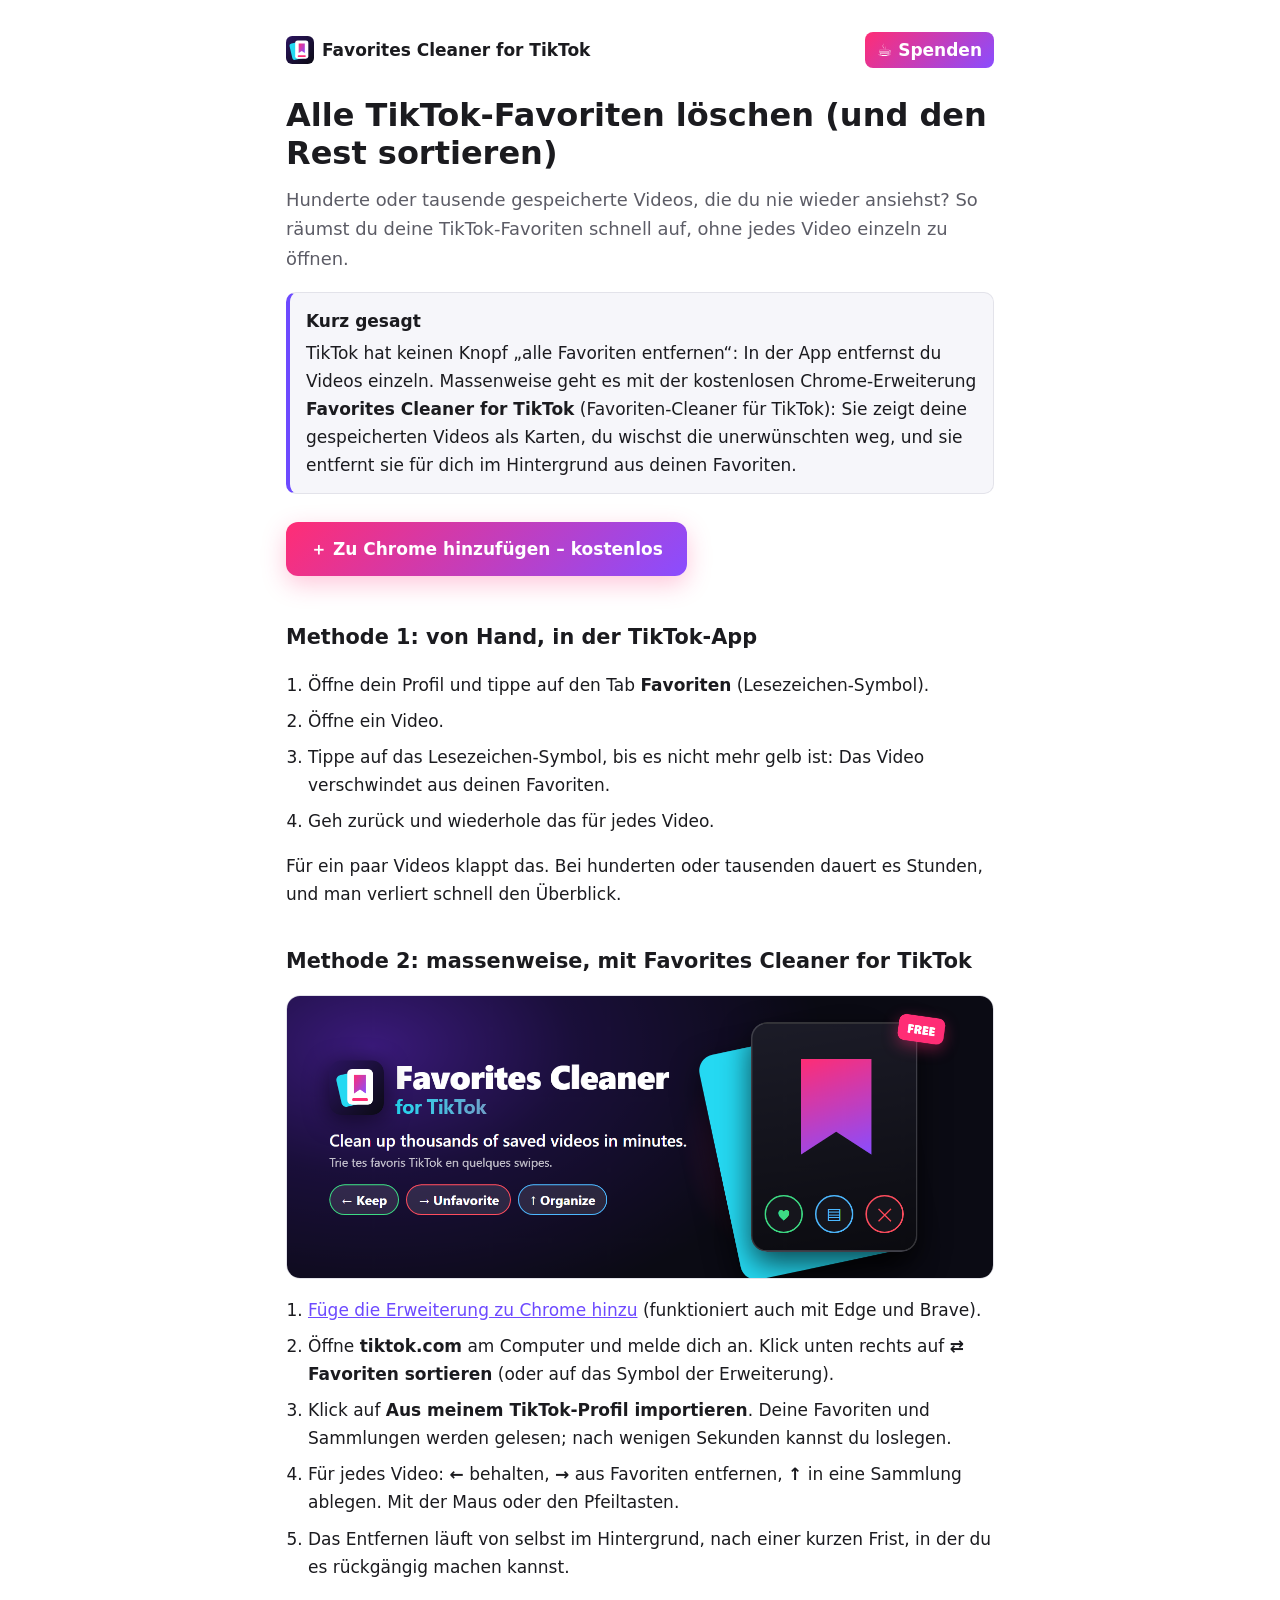
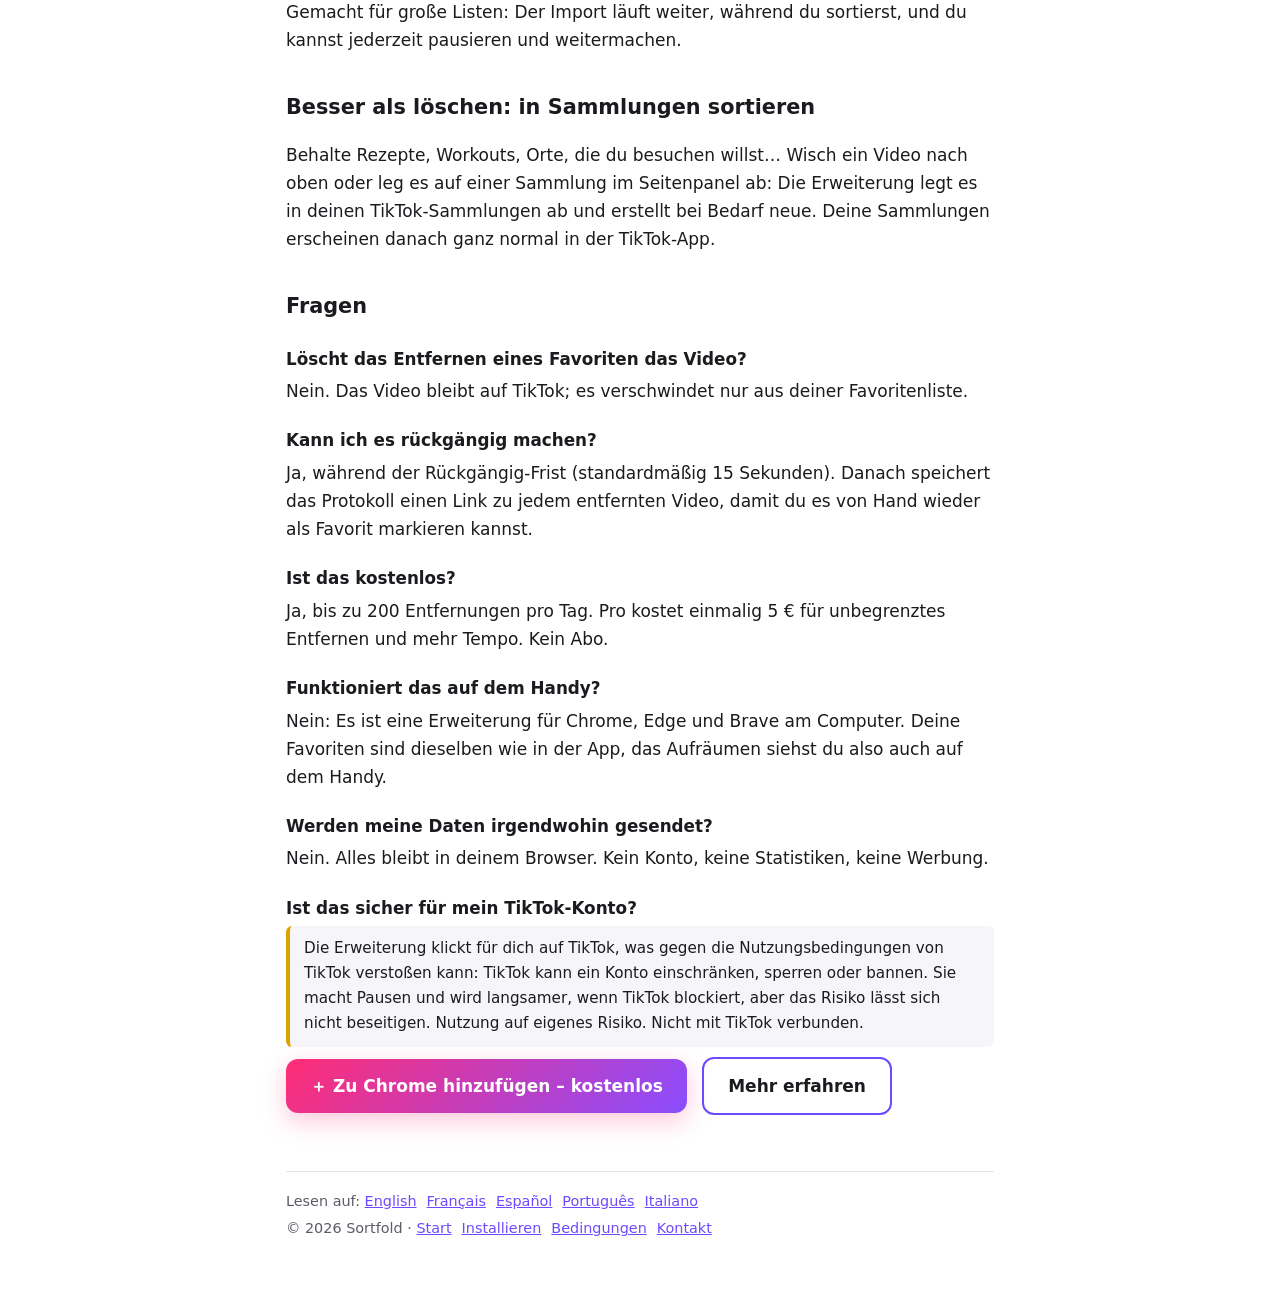
==== alle-tiktok-favoriten-loeschen.html @ 136b8643 "Guides « supprimer tous ses favoris TikTok » en 6 langues, sitemap, robots, données structurées" ====
<!doctype html>
<html lang="de">
<head>
<meta charset="utf-8">
<meta name="viewport" content="width=device-width, initial-scale=1">
<title>Alle TikTok-Favoriten löschen (und den Rest sortieren) – Anleitung 2026</title>
<meta name="description" content="TikTok hat keinen Knopf, um alle Favoriten auf einmal zu entfernen. So entfernst du gespeicherte TikTok-Videos massenweise oder sortierst sie in Sammlungen – mit einer kostenlosen Chrome-Erweiterung.">
<link rel="canonical" href="https://sortfold.github.io/alle-tiktok-favoriten-loeschen.html">
<link rel="alternate" hreflang="en" href="https://sortfold.github.io/how-to-delete-all-tiktok-favorites.html">
<link rel="alternate" hreflang="fr" href="https://sortfold.github.io/supprimer-tous-ses-favoris-tiktok.html">
<link rel="alternate" hreflang="es" href="https://sortfold.github.io/borrar-todos-los-favoritos-de-tiktok.html">
<link rel="alternate" hreflang="de" href="https://sortfold.github.io/alle-tiktok-favoriten-loeschen.html">
<link rel="alternate" hreflang="pt" href="https://sortfold.github.io/apagar-todos-os-favoritos-do-tiktok.html">
<link rel="alternate" hreflang="it" href="https://sortfold.github.io/eliminare-tutti-i-preferiti-tiktok.html">
<link rel="alternate" hreflang="x-default" href="https://sortfold.github.io/how-to-delete-all-tiktok-favorites.html">
<link rel="icon" href="icon.svg" type="image/svg+xml">
<link rel="stylesheet" href="guide.css">
<meta property="og:type" content="article">
<meta property="og:title" content="Alle TikTok-Favoriten löschen">
<meta property="og:description" content="Gespeicherte TikTok-Videos massenweise entfernen oder in Sammlungen sortieren – mit einer kostenlosen Chrome-Erweiterung.">
<meta property="og:image" content="https://sortfold.github.io/hero.png">
<script type="application/ld+json">
{"@context":"https://schema.org","@type":"FAQPage","mainEntity":[
{"@type":"Question","name":"Kann man alle TikTok-Favoriten auf einmal löschen?","acceptedAnswer":{"@type":"Answer","text":"TikTok hat dafür keinen Knopf: Man entfernt die Videos einzeln. Die kostenlose Chrome-Erweiterung Favorites Cleaner for TikTok zeigt deine gespeicherten Videos als Karten und entfernt die weggewischten automatisch im Hintergrund."}},
{"@type":"Question","name":"Löscht das Entfernen eines Favoriten das Video?","acceptedAnswer":{"@type":"Answer","text":"Nein. Das Video bleibt auf TikTok; es verschwindet nur aus deiner Favoritenliste."}},
{"@type":"Question","name":"Ist das kostenlos?","acceptedAnswer":{"@type":"Answer","text":"Ja, bis zu 200 Entfernungen pro Tag. Pro kostet einmalig 5 Euro für unbegrenztes Entfernen."}},
{"@type":"Question","name":"Funktioniert das auf dem Handy?","acceptedAnswer":{"@type":"Answer","text":"Nein, es ist eine Erweiterung für Chrome, Edge und Brave am Computer. Deine Favoriten sind dieselben wie in der App, das Aufräumen siehst du also auch auf dem Handy."}}
]}
</script>
</head>
<body>
<main>
<header>
  <a class="brand" href="./"><img src="icon.svg" alt="" width="28" height="28">Favorites Cleaner for TikTok</a>
  <a class="don" href="https://ko-fi.com/sortfold" target="_blank" rel="noopener">☕ Spenden</a>
</header>

<h1>Alle TikTok-Favoriten löschen (und den Rest sortieren)</h1>
<p class="lead">Hunderte oder tausende gespeicherte Videos, die du nie wieder ansiehst? So räumst du deine TikTok-Favoriten schnell auf, ohne jedes Video einzeln zu öffnen.</p>

<div class="answer"><b>Kurz gesagt</b>TikTok hat keinen Knopf „alle Favoriten entfernen“: In der App entfernst du Videos einzeln. Massenweise geht es mit der kostenlosen Chrome-Erweiterung <b style="display:inline">Favorites Cleaner for TikTok</b> (Favoriten-Cleaner für TikTok): Sie zeigt deine gespeicherten Videos als Karten, du wischst die unerwünschten weg, und sie entfernt sie für dich im Hintergrund aus deinen Favoriten.</div>

<a class="cta" href="https://chromewebstore.google.com/detail/bbmlmfpeooahhpfhbhkomjflifibodpl">＋ Zu Chrome hinzufügen – kostenlos</a>

<h2>Methode 1: von Hand, in der TikTok-App</h2>
<ol class="steps">
  <li>Öffne dein Profil und tippe auf den Tab <b>Favoriten</b> (Lesezeichen-Symbol).</li>
  <li>Öffne ein Video.</li>
  <li>Tippe auf das Lesezeichen-Symbol, bis es nicht mehr gelb ist: Das Video verschwindet aus deinen Favoriten.</li>
  <li>Geh zurück und wiederhole das für jedes Video.</li>
</ol>
<p>Für ein paar Videos klappt das. Bei hunderten oder tausenden dauert es Stunden, und man verliert schnell den Überblick.</p>

<h2>Methode 2: massenweise, mit Favorites Cleaner for TikTok</h2>
<img class="hero" src="hero.png" alt="Favorites Cleaner for TikTok: gespeicherte Videos behalten, entfernen oder sortieren" width="1400" height="560" loading="lazy">
<ol class="steps">
  <li><a href="https://chromewebstore.google.com/detail/bbmlmfpeooahhpfhbhkomjflifibodpl">Füge die Erweiterung zu Chrome hinzu</a> (funktioniert auch mit Edge und Brave).</li>
  <li>Öffne <b>tiktok.com</b> am Computer und melde dich an. Klick unten rechts auf <b>⇄ Favoriten sortieren</b> (oder auf das Symbol der Erweiterung).</li>
  <li>Klick auf <b>Aus meinem TikTok-Profil importieren</b>. Deine Favoriten und Sammlungen werden gelesen; nach wenigen Sekunden kannst du loslegen.</li>
  <li>Für jedes Video: <b>←</b> behalten, <b>→</b> aus Favoriten entfernen, <b>↑</b> in eine Sammlung ablegen. Mit der Maus oder den Pfeiltasten.</li>
  <li>Das Entfernen läuft von selbst im Hintergrund, nach einer kurzen Frist, in der du es rückgängig machen kannst.</li>
</ol>
<p>Gemacht für große Listen: Der Import läuft weiter, während du sortierst, und du kannst jederzeit pausieren und weitermachen.</p>

<h2>Besser als löschen: in Sammlungen sortieren</h2>
<p>Behalte Rezepte, Workouts, Orte, die du besuchen willst… Wisch ein Video nach oben oder leg es auf einer Sammlung im Seitenpanel ab: Die Erweiterung legt es in deinen TikTok-Sammlungen ab und erstellt bei Bedarf neue. Deine Sammlungen erscheinen danach ganz normal in der TikTok-App.</p>

<h2>Fragen</h2>
<div class="faq">
  <h3>Löscht das Entfernen eines Favoriten das Video?</h3>
  <p>Nein. Das Video bleibt auf TikTok; es verschwindet nur aus deiner Favoritenliste.</p>
  <h3>Kann ich es rückgängig machen?</h3>
  <p>Ja, während der Rückgängig-Frist (standardmäßig 15 Sekunden). Danach speichert das Protokoll einen Link zu jedem entfernten Video, damit du es von Hand wieder als Favorit markieren kannst.</p>
  <h3>Ist das kostenlos?</h3>
  <p>Ja, bis zu 200 Entfernungen pro Tag. Pro kostet einmalig 5 € für unbegrenztes Entfernen und mehr Tempo. Kein Abo.</p>
  <h3>Funktioniert das auf dem Handy?</h3>
  <p>Nein: Es ist eine Erweiterung für Chrome, Edge und Brave am Computer. Deine Favoriten sind dieselben wie in der App, das Aufräumen siehst du also auch auf dem Handy.</p>
  <h3>Werden meine Daten irgendwohin gesendet?</h3>
  <p>Nein. Alles bleibt in deinem Browser. Kein Konto, keine Statistiken, keine Werbung.</p>
  <h3>Ist das sicher für mein TikTok-Konto?</h3>
  <p class="warn">Die Erweiterung klickt für dich auf TikTok, was gegen die Nutzungsbedingungen von TikTok verstoßen kann: TikTok kann ein Konto einschränken, sperren oder bannen. Sie macht Pausen und wird langsamer, wenn TikTok blockiert, aber das Risiko lässt sich nicht beseitigen. Nutzung auf eigenes Risiko. Nicht mit TikTok verbunden.</p>
</div>

<a class="cta" href="https://chromewebstore.google.com/detail/bbmlmfpeooahhpfhbhkomjflifibodpl">＋ Zu Chrome hinzufügen – kostenlos</a>
<a class="cta alt" href="./">Mehr erfahren</a>

<footer>
  <div>Lesen auf: <a href="how-to-delete-all-tiktok-favorites.html" hreflang="en">English</a><a href="supprimer-tous-ses-favoris-tiktok.html" hreflang="fr">Français</a><a href="borrar-todos-los-favoritos-de-tiktok.html" hreflang="es">Español</a><a href="apagar-todos-os-favoritos-do-tiktok.html" hreflang="pt">Português</a><a href="eliminare-tutti-i-preferiti-tiktok.html" hreflang="it">Italiano</a></div>
  <div>© 2026 Sortfold · <a href="./">Start</a><a href="install.html">Installieren</a><a href="terms.html">Bedingungen</a><a href="mailto:sortfold@gmail.com">Kontakt</a></div>
</footer>
</main>
</body>
</html>
---- guide.css ----
:root { --bg:#fff; --fg:#1b1b1f; --mute:#5c5c66; --line:#e3e3ea; --acc:#6d4aff; --card:#f6f6fa; }
@media (prefers-color-scheme: dark) { :root { --bg:#141418; --fg:#ececf1; --mute:#a0a0ad; --line:#2c2c34; --acc:#9a83ff; --card:#1d1d24; } }
* { box-sizing: border-box; }
body { margin:0; background:var(--bg); color:var(--fg); font:17px/1.65 system-ui,-apple-system,"Segoe UI",Roboto,sans-serif; }
main { max-width:740px; margin:0 auto; padding:24px 16px 64px; }
header { display:flex; justify-content:space-between; align-items:center; gap:12px; padding:8px 0 20px; }
.brand { font-weight:700; text-decoration:none; color:inherit; }
.brand img { vertical-align:-8px; margin-right:8px; }
.don { display:inline-block; text-decoration:none; font-weight:700; color:#fff; background:linear-gradient(135deg,#ff2d75,#8a4dff); border-radius:8px; padding:4px 12px; white-space:nowrap; }
@media (max-width:480px) { .don { font-size:0; padding:4px 9px; } .don::before { content:"☕"; font-size:1rem; } }
h1 { font-size:2rem; line-height:1.2; margin:8px 0 12px; }
h2 { font-size:1.3rem; margin:36px 0 8px; }
h3 { font-size:1.05rem; margin:20px 0 4px; }
a { color:var(--acc); }
.lead { color:var(--mute); font-size:1.12rem; margin:0 0 18px; }
.answer { background:var(--card); border:1px solid var(--line); border-left:4px solid var(--acc); border-radius:10px; padding:14px 16px; margin:18px 0; }
.answer b { display:block; margin-bottom:4px; }
ol.steps { padding-left:22px; } ol.steps li { margin:8px 0; }
.cta { display:inline-block; background:linear-gradient(135deg,#ff2d75,#8a4dff); color:#fff; padding:13px 24px; border-radius:12px; text-decoration:none; font-weight:800; margin:10px 10px 8px 0; box-shadow:0 8px 24px #ff2d7544; }
.cta.alt { background:none; color:var(--fg); border:2px solid var(--acc); box-shadow:none; font-weight:700; }
.hero { width:100%; height:auto; border-radius:14px; border:1px solid var(--line); margin:16px 0 6px; display:block; }
.cap { color:var(--mute); font-size:.9rem; margin:0 0 10px; }
.faq h3 { margin-top:22px; }
.faq p { margin:4px 0 0; }
.warn { border-left:4px solid #e0a100; background:var(--card); padding:10px 14px; border-radius:6px; font-size:.95rem; }
footer { margin-top:48px; padding-top:16px; border-top:1px solid var(--line); color:var(--mute); font-size:.9rem; line-height:1.9; }
footer a { margin-right:10px; }
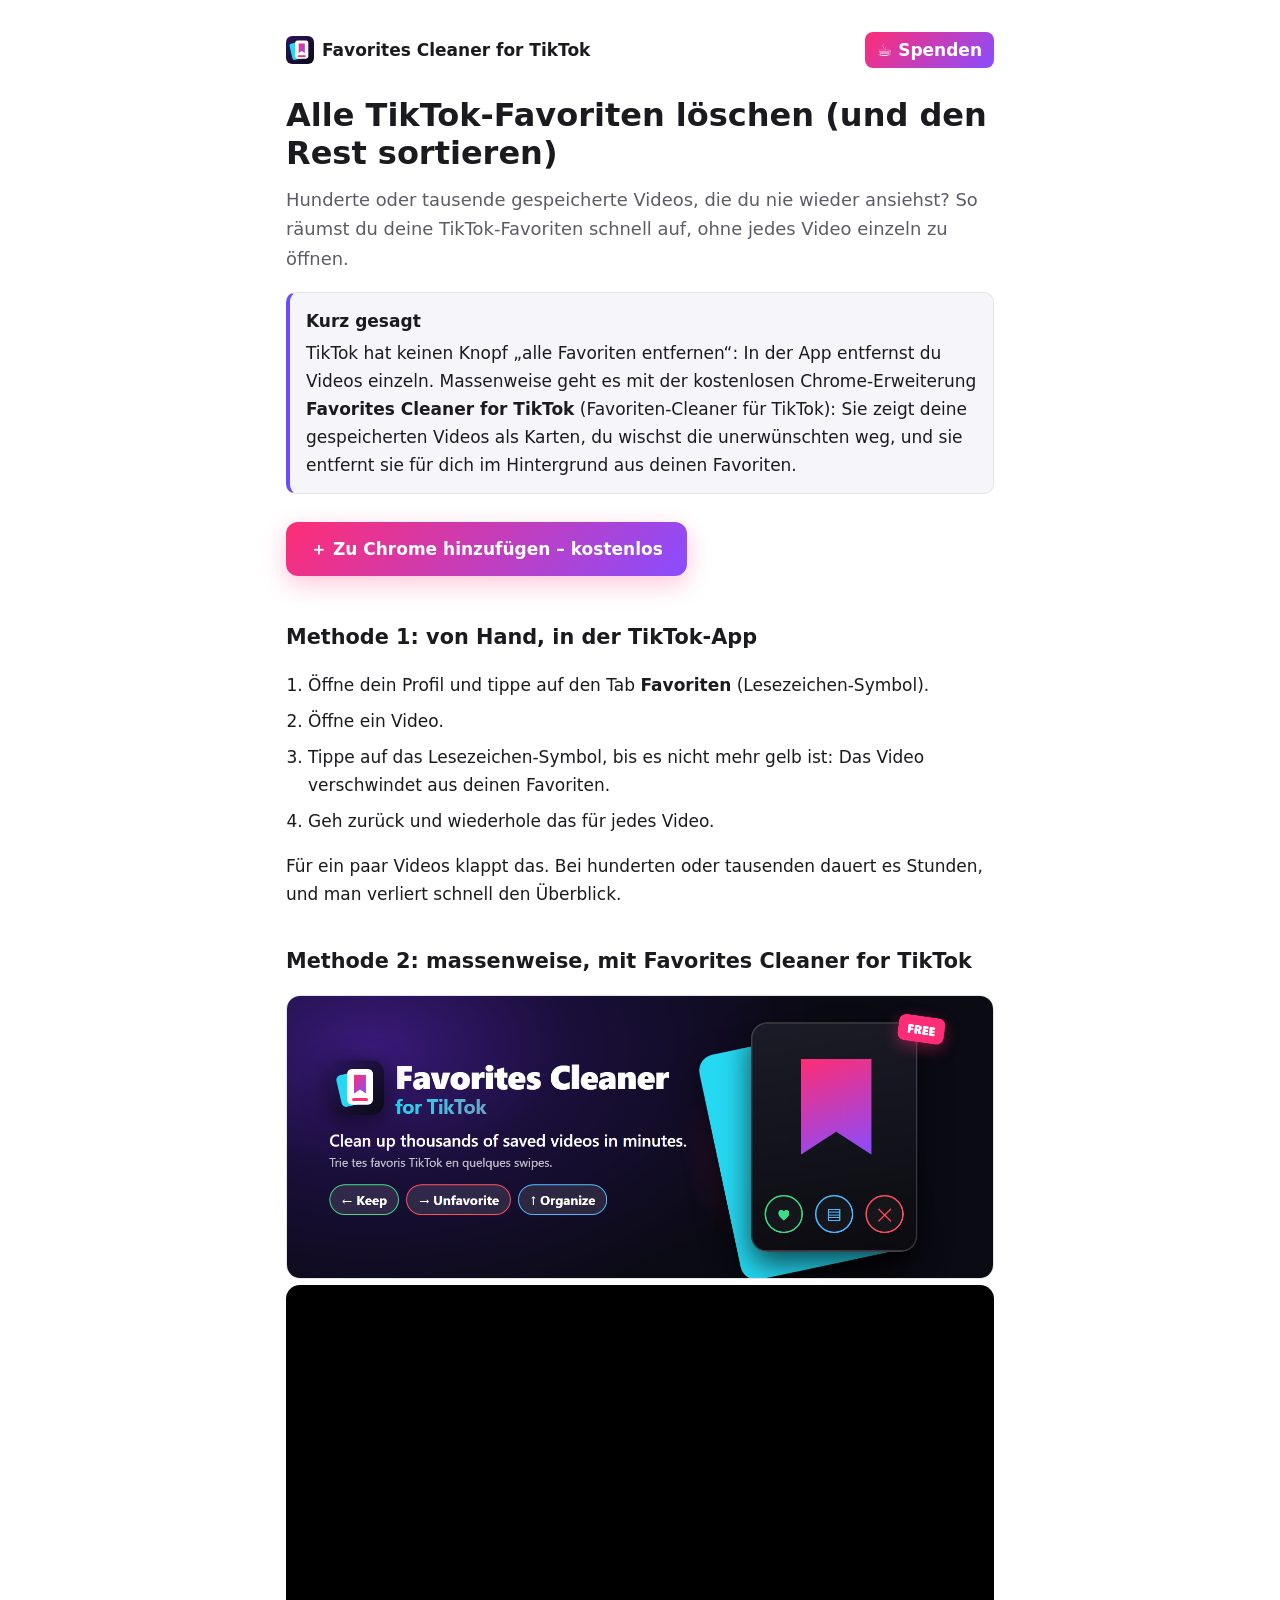
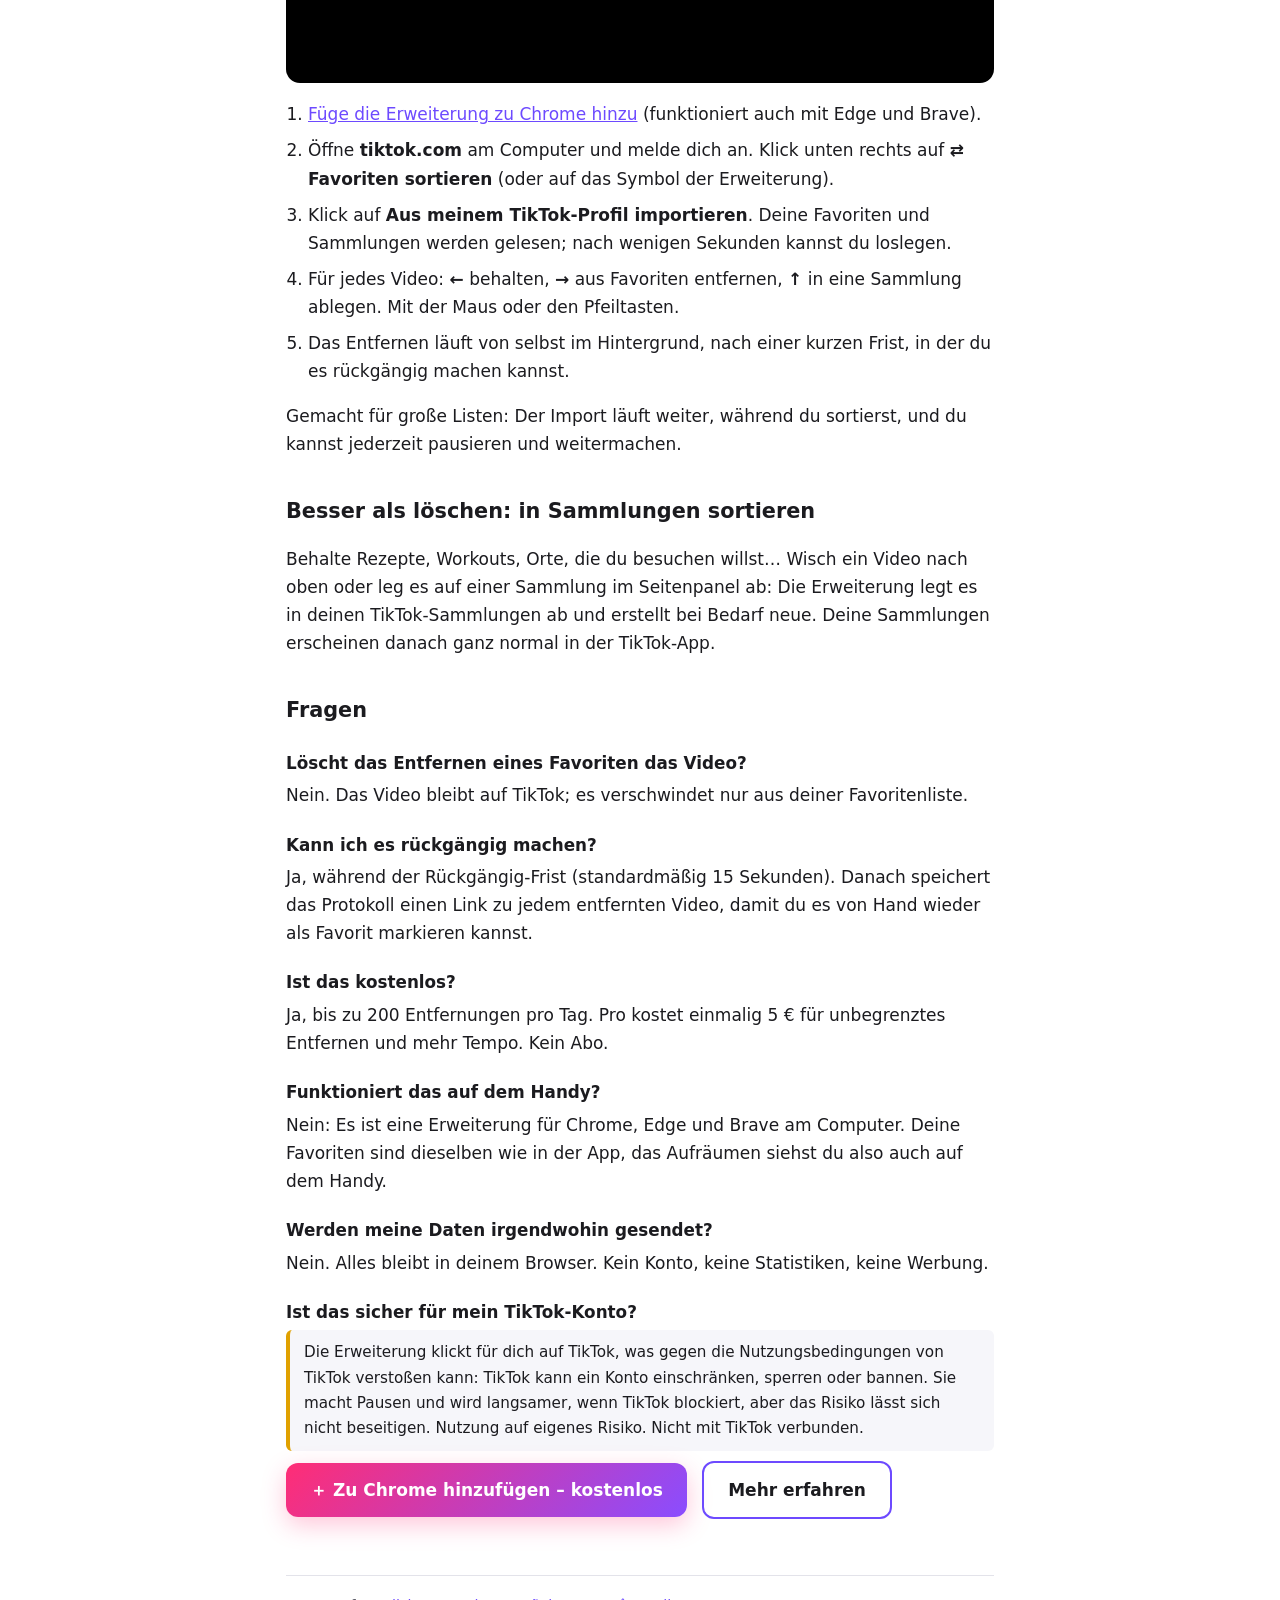
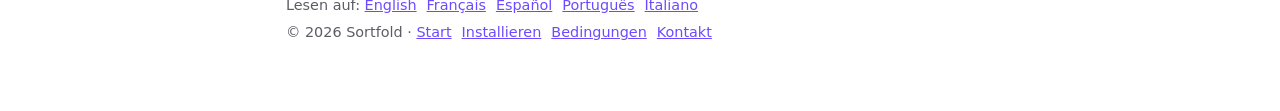
==== commit 7d7ef4bc: "Vidéo de démonstration (YouTube) sur l'accueil et les guides : FR pour le français, EN ailleurs Co-A" ====
--- a/alle-tiktok-favoriten-loeschen.html
+++ b/alle-tiktok-favoriten-loeschen.html
@@ -53,6 +53,7 @@
 
 <h2>Methode 2: massenweise, mit Favorites Cleaner for TikTok</h2>
 <img class="hero" src="hero.png" alt="Favorites Cleaner for TikTok: gespeicherte Videos behalten, entfernen oder sortieren" width="1400" height="560" loading="lazy">
+<iframe class="video" src="https://www.youtube-nocookie.com/embed/NZrYqJ33BR8" title="Favorites Cleaner for TikTok: how it works (video)" loading="lazy" referrerpolicy="strict-origin-when-cross-origin" allow="encrypted-media; picture-in-picture" allowfullscreen></iframe>
 <ol class="steps">
   <li><a href="https://chromewebstore.google.com/detail/bbmlmfpeooahhpfhbhkomjflifibodpl">Füge die Erweiterung zu Chrome hinzu</a> (funktioniert auch mit Edge und Brave).</li>
   <li>Öffne <b>tiktok.com</b> am Computer und melde dich an. Klick unten rechts auf <b>⇄ Favoriten sortieren</b> (oder auf das Symbol der Erweiterung).</li>
--- a/guide.css
+++ b/guide.css
@@ -19,6 +19,7 @@
 .cta { display:inline-block; background:linear-gradient(135deg,#ff2d75,#8a4dff); color:#fff; padding:13px 24px; border-radius:12px; text-decoration:none; font-weight:800; margin:10px 10px 8px 0; box-shadow:0 8px 24px #ff2d7544; }
 .cta.alt { background:none; color:var(--fg); border:2px solid var(--acc); box-shadow:none; font-weight:700; }
 .hero { width:100%; height:auto; border-radius:14px; border:1px solid var(--line); margin:16px 0 6px; display:block; }
+.video { width:100%; aspect-ratio:16/9; border:0; border-radius:14px; margin:6px 0 12px; display:block; background:#000; }
 .cap { color:var(--mute); font-size:.9rem; margin:0 0 10px; }
 .faq h3 { margin-top:22px; }
 .faq p { margin:4px 0 0; }
